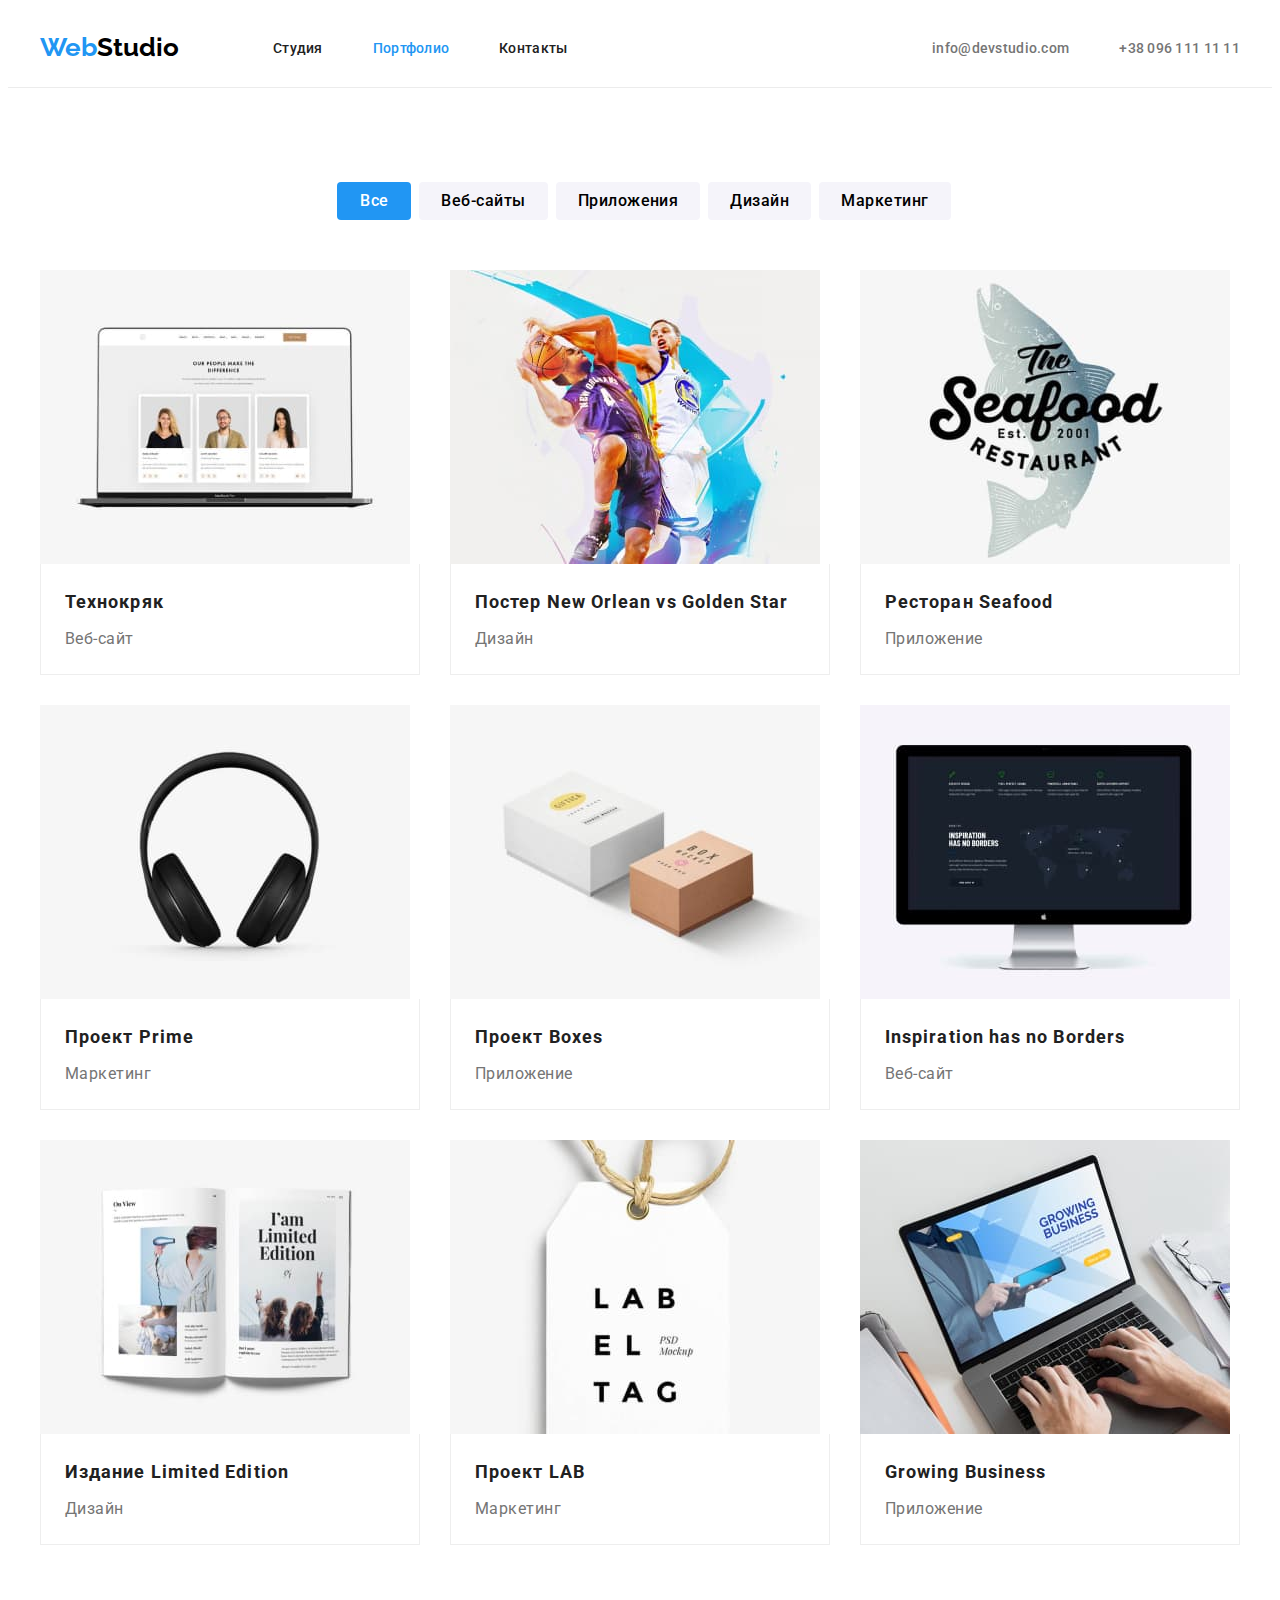
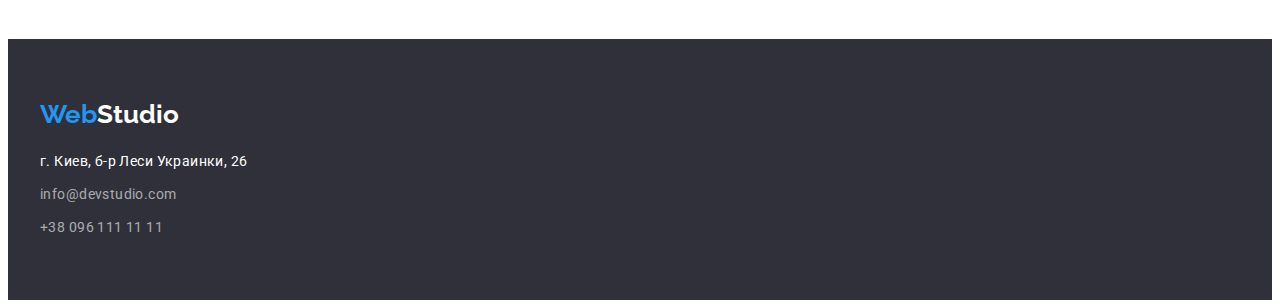
==== portfolio.html @ 84028b75 "first commit" ====
<!DOCTYPE html>
<html lang="ru">
	<head>
		<meta charset="UTF-8" />
		<meta http-equiv="X-UA-Compatible" content="IE=edge" />
		<meta name="viewport" content="width=device-width, initial-scale=1.0" />
		<title lang="en">WebStudio</title>
		<link rel="preconnect" href="https://fonts.googleapis.com" />
		<link rel="preconnect" href="https://fonts.gstatic.com" crossorigin />
		<link
			href="https://fonts.googleapis.com/css2?family=Raleway:wght@700&family=Roboto:wght@400;500;700;900&display=swap"
			rel="stylesheet"
		/>
		<link
			rel="stylesheet"
			href="https://cdnjs.cloudflare.com/ajax/libs/modern-normalize/1.1.0/modern-normalize.min.css"
			integrity="sha512-wpPYUAdjBVSE4KJnH1VR1HeZfpl1ub8YT/NKx4PuQ5NmX2tKuGu6U/JRp5y+Y8XG2tV+wKQpNHVUX03MfMFn9Q=="
			crossorigin="anonymous"
			referrerpolicy="no-referrer"
		/>
		<link rel="stylesheet" href="./css/styles.css" />
	</head>
	<body>
		<header class="page-header">
			<div class="container header-container">
				<nav class="navigation">
					<a class="logo link" href="./index.html" lang="en">
						<span class="logo-font-size logo-accent-color">Web</span>
						<span class="logo-font-size">Studio</span>
					</a>
					<ul class="menu-nav list">
						<li class="menu-nav-item">
							<a class="link" href="./index.html">Студия</a>
						</li>

						<li class="menu-nav-item">
							<a class="link current" href="./portfolio.html">Портфолио</a>
						</li>

						<li class="menu-nav-item">
							<a class="link" href="">Контакты</a>
						</li>
					</ul>
				</nav>

				<ul class="menu-contacts list">
					<li class="menu-contacts-item">
						<a class="link" href="mailto:info@devstudio.com">info@devstudio.com</a>
					</li>

					<li class="menu-contacts-item">
						<a class="link" href="tel:+380961111111">+38 096 111 11 11</a>
					</li>
				</ul>
			</div>
		</header>

		<main>
			<section class="section">
				<div class="container">
					<h1 class="visually-hidden">Портфолио</h1>

					<ul class="list filter-list">
						<li class="filter-list-item">
							<button class="filter-btn button current" type="button">Все</button>
						</li>

						<li class="filter-list-item">
							<button class="filter-btn button" type="button">Веб-сайты</button>
						</li>

						<li class="filter-list-item">
							<button class="filter-btn button" type="button">Приложения</button>
						</li>

						<li class="filter-list-item">
							<button class="filter-btn button" type="button">Дизайн</button>
						</li>

						<li class="filter-list-item">
							<button class="filter-btn button" type="button">Маркетинг</button>
						</li>
					</ul>

					<ul class="list project-list">
						<li class="project-card">
							<a class="link" href="">
								<img
									src="./images/portfolio/portfolio-img-1.jpg"
									alt="Фрагмент страницы веб-сайта"
									width="370"
									height="294"
								/>
								<div class="project-description">
									<h2 class="project-name">Технокряк</h2>
									<p class="project-category">Веб-сайт</p>
								</div>
							</a>
						</li>

						<li class="project-card">
							<a class="link" href="">
								<img
									src="./images/portfolio/portfolio-img-2.jpg"
									alt="Фрагмент дизайна постера"
									width="370"
									height="294"
								/>
								<div class="project-description">
									<h2 class="project-name">Постер New Orlean vs Golden Star</h2>
									<p class="project-category">Дизайн</p>
								</div>
							</a>
						</li>

						<li class="project-card">
							<a class="link" href="">
								<img
									src="./images/portfolio/portfolio-img-3.jpg"
									alt="Фрагмент главной страницы приложения"
									width="370"
									height="294"
								/>
								<div class="project-description">
									<h2 class="project-name">Ресторан Seafood</h2>
									<p class="project-category">Приложение</p>
								</div>
							</a>
						</li>

						<li class="project-card">
							<a class="link" href="">
								<img
									src="./images/portfolio/portfolio-img-4.jpg"
									alt="Фрагмент главной страницы проекта"
									width="370"
									height="294"
								/>
								<div class="project-description">
									<h2 class="project-name">Проект Prime</h2>
									<p class="project-category">Маркетинг</p>
								</div>
							</a>
						</li>

						<li class="project-card">
							<a class="link" href="">
								<img
									src="./images/portfolio/portfolio-img-5.jpg"
									alt="Фрагмент главной страницы приложения"
									width="370"
									height="294"
								/>
								<div class="project-description">
									<h2 class="project-name">Проект Boxes</h2>
									<p class="project-category">Приложение</p>
								</div>
							</a>
						</li>

						<li class="project-card">
							<a class="link" href="">
								<img
									src="./images/portfolio/portfolio-img-6.jpg"
									alt="Фрагмент страницы веб-сайта"
									width="370"
									height="294"
								/>
								<div class="project-description">
									<h2 class="project-name">Inspiration has no Borders</h2>
									<p class="project-category">Веб-сайт</p>
								</div>
							</a>
						</li>

						<li class="project-card">
							<a class="link" href="">
								<img
									src="./images/portfolio/portfolio-img-7.jpg"
									alt="Фрагмент дизайна издания"
									width="370"
									height="294"
								/>
								<div class="project-description">
									<h2 class="project-name">Издание Limited Edition</h2>
									<p class="project-category">Дизайн</p>
								</div>
							</a>
						</li>

						<li class="project-card">
							<a class="link" href="">
								<img
									src="./images/portfolio/portfolio-img-8.jpg"
									alt="Фрагмент главной страницы проекта"
									width="370"
									height="294"
								/>
								<div class="project-description">
									<h2 class="project-name">Проект LAB</h2>
									<p class="project-category">Маркетинг</p>
								</div>
							</a>
						</li>

						<li class="project-card">
							<a class="link" href="">
								<img
									src="./images/portfolio/portfolio-img-9.jpg"
									alt="Фрагмент главной страницы приложения"
									width="370"
									height="294"
								/>
								<div class="project-description">
									<h2 class="project-name">Growing Business</h2>
									<p class="project-category">Приложение</p>
								</div>
							</a>
						</li>
					</ul>
				</div>
			</section>
		</main>

		<footer class="page-footer">
			<div class="container footer-container">
				<a class="logo link" href="./index.html" lang="en">
					<span class="logo-font-size logo-accent-color">Web</span>
					<span class="logo-font-size">Studio</span>
				</a>
				<address>
					<ul class="list contact-list">
						<li class="contact-list-item">
							<a class="link opacity-link" href="https://goo.gl/maps/CGZ676xCDxBF31A58">
								г. Киев, б-р Леси Украинки, 26
							</a>
						</li>

						<li class="contact-list-item">
							<a class="link" href="mailto:info@devstudio.com">info@devstudio.com</a>
						</li>

						<li class="contact-list-item">
							<a class="link" href="tel:+380961111111">+38 096 111 11 11</a>
						</li>
					</ul>
				</address>
			</div>
		</footer>
	</body>
</html>
---- css/styles.css ----
:root {
  --primary-font-family: 'Roboto', sans-serif;
  --main-logo-font-family: 'Raleway', sans-serif;

  --primary-text-color: #212121;
  --secondary-text-color: #757575;  
  --accent-color: #2196F3;
  --btn-color-hover: #188CE8;
  --primary-white-color: #ffffff;
  --primary-bg-color: #2F303A;
  --secondary-bg-color: #F5F4FA;
  --logo-black-color: #000000;
  --primary-border-color: #EEEEEE;
  --secondary-border-color: #ECECEC;
  --opacity-text-color: rgba(255, 255, 255, 0.6);

  --project-card-gap: 30px;
}

/* ----- START - COMMON STYLES ----- */

body {  
  font-family: var(--primary-font-family);
  color: var(--primary-text-color);

  background-color: var(--primary-white-color);
}

h1,
h2,
h3,
h4,
h5,
h6,
p {
  margin-top: 0;
  margin-bottom: 0;
}

ul,
ol {
  margin-top: 0;
  margin-bottom: 0;
  padding-left: 0;
}

img {
  display: block;
  max-width: 100%;
  height: auto;
}

.list {
  list-style: none;  
}

.link {
  text-decoration: none;  
}

.container {
  width: 1200px;
  margin-left: auto;
  margin-right: auto;
  padding-left: 15px;
  padding-right: 15px;
}

.visually-hidden {
  position: absolute;
  width: 1px;
  height: 1px;
  margin: -1px;
  border: 0;
  padding: 0;
  white-space: nowrap;
  clip-path: inset(100%);
  clip: rect(0 0 0 0);
  overflow: hidden;
}

.section {
  padding-top: 94px;
  padding-bottom: 94px;
}

/* ===== END - COMMON STYLES ===== */

/* ----- START - COMPONENTS ----- */

.section-title {
  font-size: 36px;
  line-height: 1.17;
  letter-spacing: 0.03em;
  text-align: center;
}

.button {
  font-family: inherit;
  font-size: 16px;
  cursor: pointer;
}

/* ===== END - COMPONENTS ===== */

/* ----- START - HEADER ----- */

.page-header {
  background-color: var(--primary-white-color);
  border-bottom: 1px solid var(--secondary-border-color);
}

.header-container {
  display: flex;
  justify-content: space-between;
  align-items: center;
}

.navigation {
  display: flex;
  align-items: center;  
}

.logo {
  padding-top: 24px;
  padding-bottom: 24px;
  margin-right: 94px;
  
  font-family: var(--main-logo-font-family);
  font-weight: 700;
  font-size: 0;
  line-height: 1.19;
  letter-spacing: 0.03em;
  color: var(--logo-black-color);      
}

.logo-font-size {    
  font-size: 26px;  
}

.logo-accent-color {
  color: var(--accent-color);
}

.menu-nav {
  display: flex;
  justify-content: space-between;  
}

.menu-nav-item:not(:first-child), 
.menu-contacts-item:not(:first-child) {
  margin-left: 50px;
}

.menu-nav .link,
.menu-contacts .link {
  padding-top: 32px;
  padding-bottom: 32px;

  font-weight: 500;
  font-size: 14px;
  line-height: 1.14;
  letter-spacing: 0.02em;
  color: var(--primary-text-color);
}

.menu-nav .link {
  color: var(--primary-text-color);
}

.menu-contacts {
  display: flex;  
}

.menu-contacts .link {
  color: var(--secondary-text-color);
}

.menu-nav .link.current,
.menu-nav .link:hover, 
.menu-nav .link:focus,
.menu-contacts .link:hover,
.menu-contacts .link:focus {
  color: var(--accent-color);  
}

/* ===== END - HEADER ===== */

/* ----- START - HERO ----- */
.hero {
  padding-top: 200px;
  padding-bottom: 200px;

  text-align: center;

  background-color: var(--primary-bg-color);
}

.hero-title {  
  width: 696px;
  margin: 0 auto;
  
  font-weight: 900;
  font-size: 44px;
  line-height: 1.36;
  letter-spacing: 0.06em;
  color: var(--primary-white-color);
  text-transform: uppercase;  
}

.hero-btn {
  min-width: 200px;  
  padding: 10px 26px;
  margin-top: 30px;

  font-weight: 700;
  line-height: 1.88;
  letter-spacing: 0.06em;
  color: var(--primary-white-color);

  background-color: var(--accent-color);
  border: none;
  border-radius: 4px;
  box-shadow: 0px 4px 4px rgba(0, 0, 0, 0.15);
}

.hero-btn:hover, 
.hero-btn:focus {
  background-color: var(--btn-color-hover);
}

/* ===== END - HERO ===== */

/* ----- START - FEATURES ----- */

.feature-section {
  padding-bottom: 0;
}

.feature-list {
  display: flex;
  justify-content: space-between;  
}

.feature-list-item {
  flex-basis: calc((100% - 90px) / 4);
}

.feature-title {
  font-size: 14px;
  line-height: 1.14;
  letter-spacing: 0.03em;
  text-transform: uppercase;
}

.feature-description {
  margin-top: 10px;

  font-weight: 400;
  font-size: 14px;
  line-height: 1.71;
  letter-spacing: 0.03em;
  color: var(--secondary-text-color);
}

/* ===== END - FEATURES ===== */

/* ----- START - ACTIVITY ----- */

.activity-list {
  display: flex;
  justify-content: space-between;
  margin-top: 50px;
}

/* ===== END - ACTIVITY ===== */

/* ----- START - STAFF ----- */

.staff {
  background-color: var(--secondary-bg-color);
}

.staff-list {
  display: flex;
  flex-wrap: wrap;
  margin-left: -30px;  
  margin-top: 50px;
}

.staff-list-item {
  margin-left: 30px;  
  
  background-color: var(--primary-white-color);
  box-shadow: 0px 1px 3px rgba(0, 0, 0, 0.12),
              0px 1px 1px rgba(0, 0, 0, 0.14),
              0px 2px 1px rgba(0, 0, 0, 0.2);
  border-radius: 0px 0px 4px 4px;  
}

.staff-name,
.staff-position {
  font-size: 16px;
  line-height: 1.19;
  letter-spacing: 0.03em;
  text-transform: capitalize;
  text-align: center;
}

.staff-name {
  margin-top: 30px;

  font-weight: 500;  
}

.staff-position {
  margin-top: 10px;
  margin-bottom: 30px;

  color: var(--secondary-text-color);
}

/* ===== END - STAFF ===== */

/* ----- START - FOOTER ----- */

.page-footer {
  background-color: var(--primary-bg-color);
}

.footer-container {
  padding-top: 60px;
  padding-bottom: 60px;
}

.page-footer .logo {  
  color: var(--primary-white-color);
}

.contact-list {
  margin-top: 20px;
}

.contact-list-item:not(:first-child) {
  margin-top: 9px;
}

.contact-list .link {  
  font-size: 14px;
  line-height: 1.71;
  letter-spacing: 0.03em;
  font-style: normal;  
  color: var(--opacity-text-color);  
}

.contact-list .link:hover, 
.contact-list .link:focus {
  color: var(--accent-color);  
}

.contact-list .opacity-link {
  color: var(--primary-white-color);
}

/* ===== END - FOOTER ===== */

/* ----- START - PORTFOLIO ----- */

.filter-list {
  display: flex;
  justify-content: center;
}

.filter-list-item:not(first-child) {
  margin-left: 8px;
}

.filter-btn {
  min-width: 74px;
  padding: 6px 22px;

  font-weight: 500;
  line-height: 1.63;
  letter-spacing: 0.03em;  

  background-color: var(--secondary-bg-color);
  border: none;
  border-radius: 4px;  
}

.button.current,
.filter-btn:hover, 
.filter-btn:focus {
  color: var(--primary-white-color);
  background-color: var(--accent-color);    
}

.project-list {
  display: flex;
  flex-wrap: wrap;  
  margin-top: calc(-1 * var(--project-card-gap) + 50px);
  margin-left: calc(-1 * var(--project-card-gap));
}

.project-card {
  flex-basis: calc(100% / 3 - var(--project-card-gap));
  margin-top: var(--project-card-gap);
  margin-left: var(--project-card-gap);

  background-color: var(--primary-white-color);
}

.project-description {
  padding: 20px 24px;

  background-color: var(--primary-white-color);
  border: 1px solid var(--primary-border-color);
  border-top: none;
}

.project-name {
  font-size: 18px;
  line-height: 2;
  letter-spacing: 0.06em;
  color: var(--primary-text-color);
}

.project-category {
  margin-top: 4px;

  line-height: 1.88;
  letter-spacing: 0.03em;
  color: var(--secondary-text-color);
}

/* ===== END - PORTFOLIO ===== */
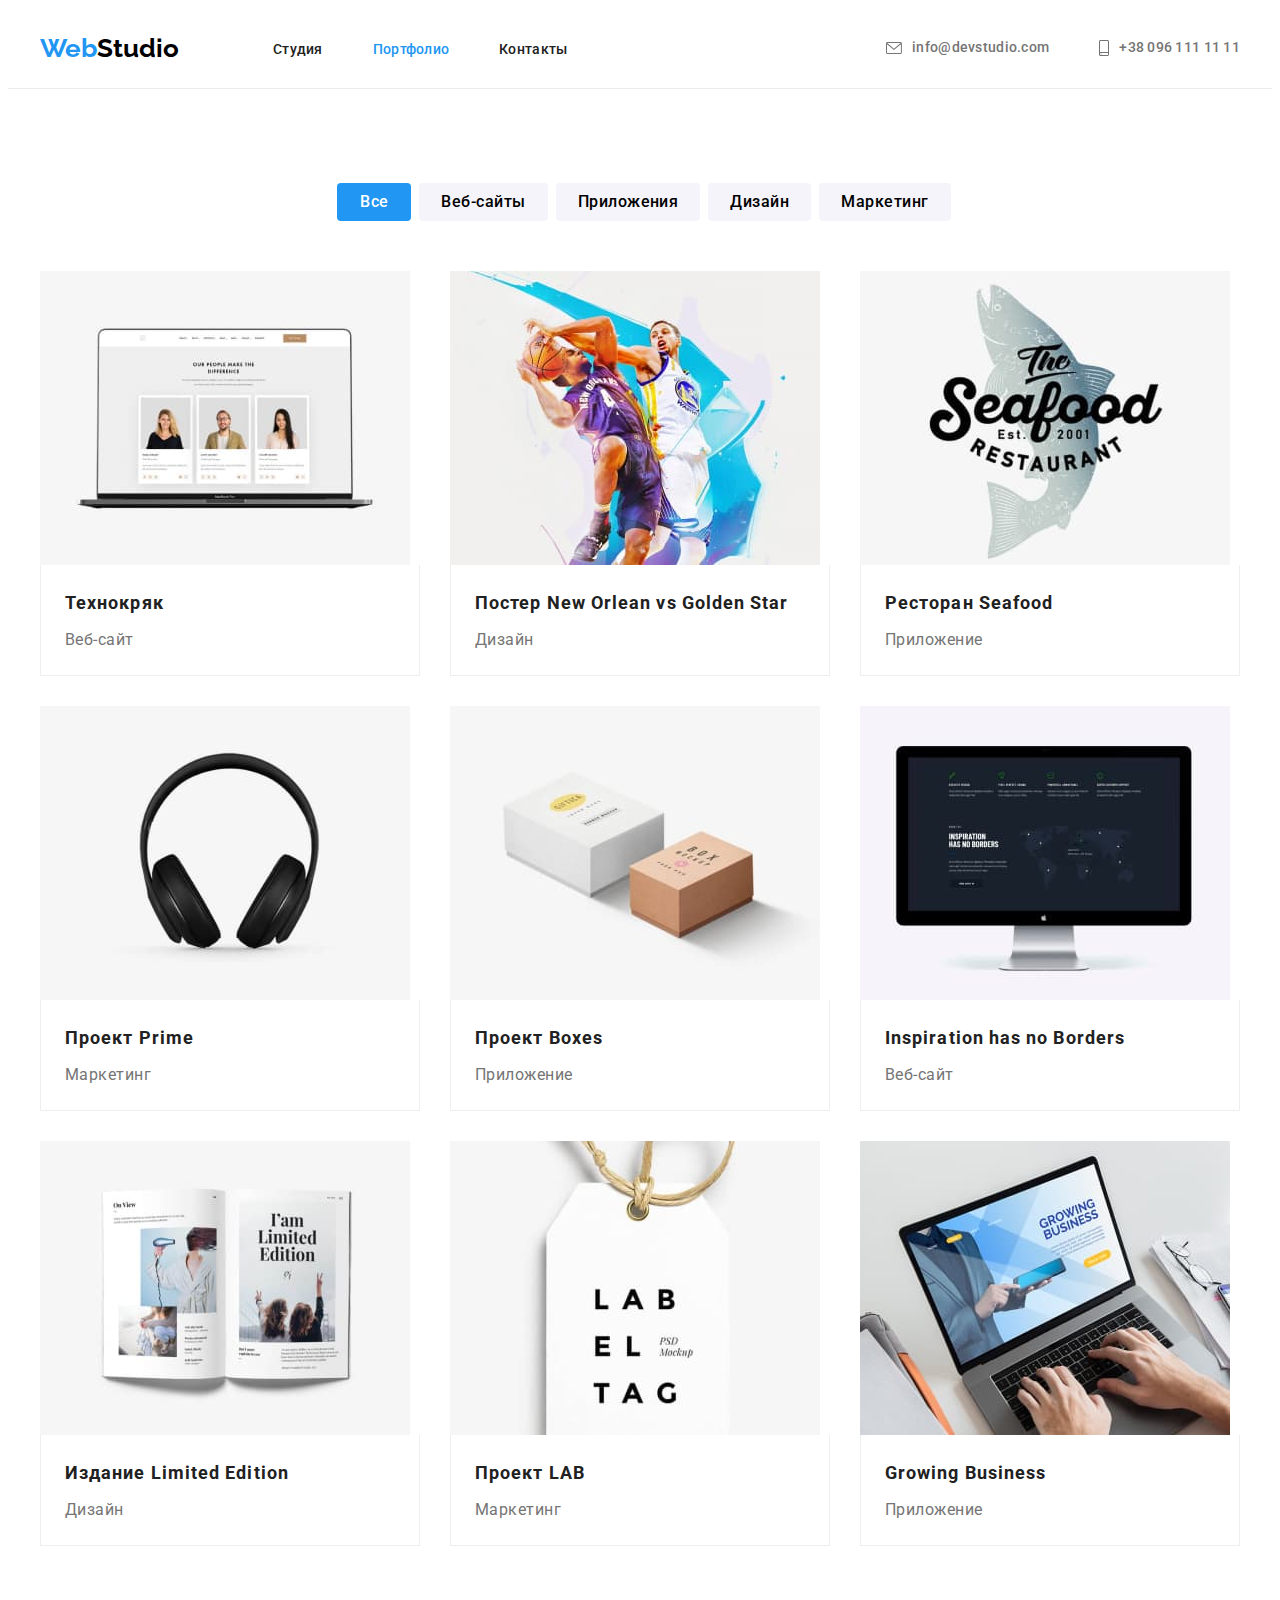
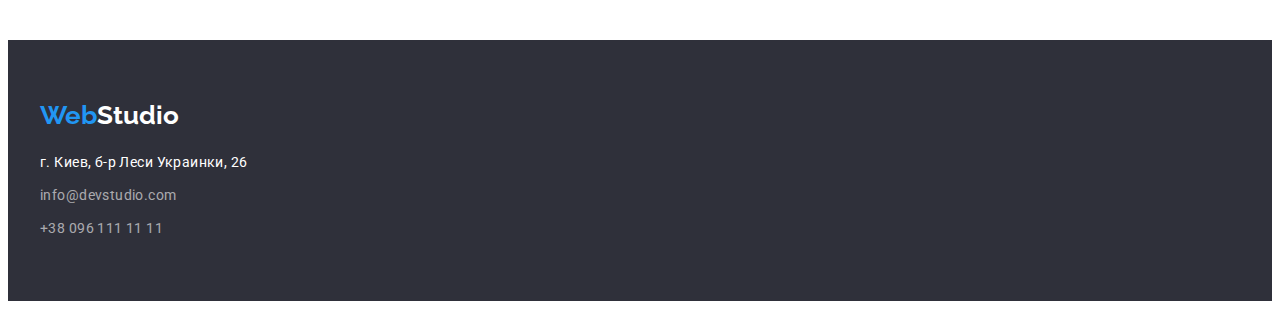
==== commit 6dab3f52: "added svg icons for header, features and staff sections" ====
--- a/portfolio.html
+++ b/portfolio.html
@@ -45,11 +45,21 @@
 
 				<ul class="menu-contacts list">
 					<li class="menu-contacts-item">
-						<a class="link" href="mailto:info@devstudio.com">info@devstudio.com</a>
+						<a class="link" href="mailto:info@devstudio.com">
+							<svg class="menu-contact-icon" width="16" height="12">
+								<use href="./images/sprite.svg#envelope"></use>
+							</svg>
+							info@devstudio.com
+						</a>
 					</li>
 
 					<li class="menu-contacts-item">
-						<a class="link" href="tel:+380961111111">+38 096 111 11 11</a>
+						<a class="link" href="tel:+380961111111">
+							<svg class="menu-contact-icon" width="10" height="16">
+								<use href="./images/sprite.svg#phone"></use>
+							</svg>
+							+38 096 111 11 11
+						</a>
 					</li>
 				</ul>
 			</div>
--- a/css/styles.css
+++ b/css/styles.css
@@ -3,16 +3,18 @@
   --main-logo-font-family: 'Raleway', sans-serif;
 
   --primary-text-color: #212121;
-  --secondary-text-color: #757575;  
+  --secondary-text-color: #757575;
+  --opacity-text-color: rgba(255, 255, 255, 0.6);
   --accent-color: #2196F3;
   --btn-color-hover: #188CE8;
   --primary-white-color: #ffffff;
   --primary-bg-color: #2F303A;
   --secondary-bg-color: #F5F4FA;
+  --fallback-bg-color: #C4C4C4;
   --logo-black-color: #000000;
   --primary-border-color: #EEEEEE;
   --secondary-border-color: #ECECEC;
-  --opacity-text-color: rgba(255, 255, 255, 0.6);
+  --social-icon-color: #AFB1B8;
 
   --project-card-gap: 30px;
 }
@@ -101,6 +103,42 @@
   cursor: pointer;
 }
 
+.social-list {
+  display: flex;
+  justify-content: center;
+}
+
+.social-list-item {
+  margin-top: 16px;
+  margin-bottom: 30px;
+}
+
+.social-list-item:not(:first-child) {
+  margin-left: 10px;
+}
+
+.social-list-link {
+  display: flex;
+  align-items: center;
+  justify-content: center;
+  width: 44px;
+  height: 44px;
+
+  fill: var(--social-icon-color);
+  background-color: var(--primary-white-color);
+  border-radius: 50%;  
+}
+
+.social-list-link:hover,
+.social-list-link:focus {
+  background-color: var(--accent-color);
+}
+
+.social-list-link:hover .social-list-icon,
+.social-list-link:focus .social-list-icon {
+  fill: var(--primary-white-color);
+}
+
 /* ===== END - COMPONENTS ===== */
 
 /* ----- START - HEADER ----- */
@@ -173,7 +211,10 @@
 }
 
 .menu-contacts .link {
-  color: var(--secondary-text-color);
+  display: flex;
+  align-items: center;  
+  
+  color: var(--secondary-text-color);   
 }
 
 .menu-nav .link.current,
@@ -184,16 +225,32 @@
   color: var(--accent-color);  
 }
 
+.menu-contact-icon {
+  margin-right: 10px;
+  fill: currentColor;
+}
+
 /* ===== END - HEADER ===== */
 
 /* ----- START - HERO ----- */
 .hero {
+  max-width: 1600px;
+  min-height: 600px;  
+  margin-left: auto;
+  margin-right: auto;
   padding-top: 200px;
-  padding-bottom: 200px;
+  padding-bottom: 200px;  
 
   text-align: center;
 
-  background-color: var(--primary-bg-color);
+  background-image: linear-gradient(
+      to right,
+      rgba(47, 48, 58, 0.4),
+      rgba(47, 48, 58, 0.4)),
+      url('../images/bg-hero.jpg');
+  background-size: cover;
+  background-repeat: no-repeat;  
+  background-color: var(--fallback-bg-color);  
 }
 
 .hero-title {  
@@ -247,6 +304,8 @@
 }
 
 .feature-title {
+  margin-top: 30px;
+
   font-size: 14px;
   line-height: 1.14;
   letter-spacing: 0.03em;
@@ -261,6 +320,13 @@
   line-height: 1.71;
   letter-spacing: 0.03em;
   color: var(--secondary-text-color);
+}
+
+.feature-icon-box {
+  padding: 25px 100px;
+
+  background-color: var(--secondary-bg-color);
+  border-radius: 4px;
 }
 
 /* ===== END - FEATURES ===== */
@@ -309,14 +375,11 @@
 
 .staff-name {
   margin-top: 30px;
-
   font-weight: 500;  
 }
 
 .staff-position {
-  margin-top: 10px;
-  margin-bottom: 30px;
-
+  margin-top: 10px;  
   color: var(--secondary-text-color);
 }
 
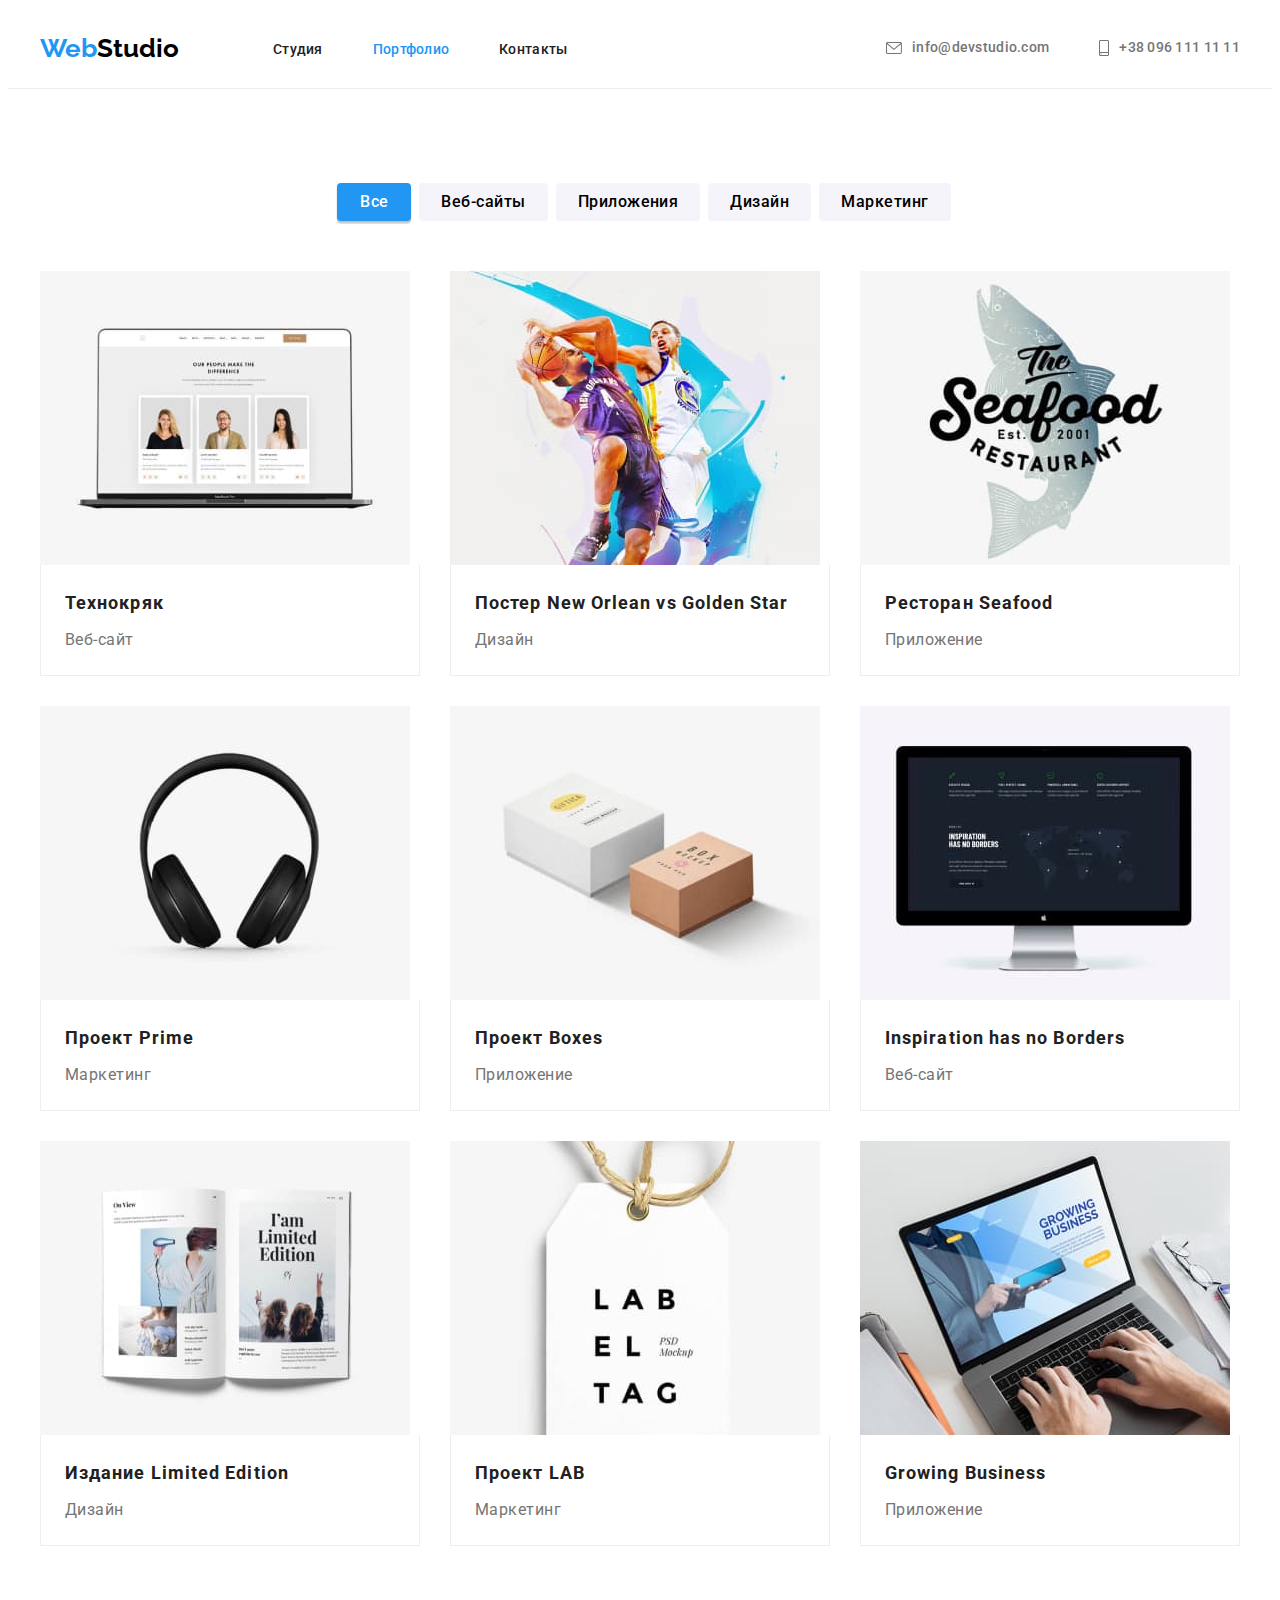
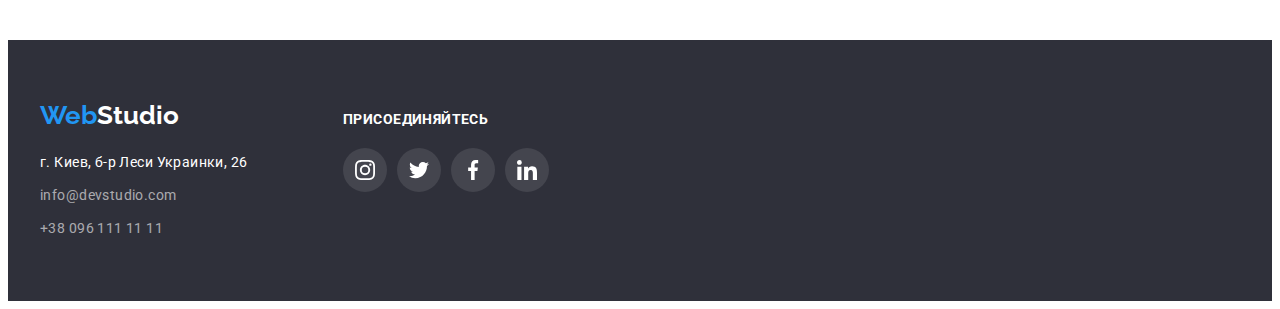
==== commit 57b5a73b: "finished hw #4" ====
--- a/portfolio.html
+++ b/portfolio.html
@@ -94,7 +94,7 @@
 
 					<ul class="list project-list">
 						<li class="project-card">
-							<a class="link" href="">
+							<a class="project-link link" href="">
 								<img
 									src="./images/portfolio/portfolio-img-1.jpg"
 									alt="Фрагмент страницы веб-сайта"
@@ -109,7 +109,7 @@
 						</li>
 
 						<li class="project-card">
-							<a class="link" href="">
+							<a class="project-link link" href="">
 								<img
 									src="./images/portfolio/portfolio-img-2.jpg"
 									alt="Фрагмент дизайна постера"
@@ -124,7 +124,7 @@
 						</li>
 
 						<li class="project-card">
-							<a class="link" href="">
+							<a class="project-link link" href="">
 								<img
 									src="./images/portfolio/portfolio-img-3.jpg"
 									alt="Фрагмент главной страницы приложения"
@@ -139,7 +139,7 @@
 						</li>
 
 						<li class="project-card">
-							<a class="link" href="">
+							<a class="project-link link" href="">
 								<img
 									src="./images/portfolio/portfolio-img-4.jpg"
 									alt="Фрагмент главной страницы проекта"
@@ -154,7 +154,7 @@
 						</li>
 
 						<li class="project-card">
-							<a class="link" href="">
+							<a class="project-link link" href="">
 								<img
 									src="./images/portfolio/portfolio-img-5.jpg"
 									alt="Фрагмент главной страницы приложения"
@@ -169,7 +169,7 @@
 						</li>
 
 						<li class="project-card">
-							<a class="link" href="">
+							<a class="project-link link" href="">
 								<img
 									src="./images/portfolio/portfolio-img-6.jpg"
 									alt="Фрагмент страницы веб-сайта"
@@ -184,7 +184,7 @@
 						</li>
 
 						<li class="project-card">
-							<a class="link" href="">
+							<a class="project-link link" href="">
 								<img
 									src="./images/portfolio/portfolio-img-7.jpg"
 									alt="Фрагмент дизайна издания"
@@ -199,7 +199,7 @@
 						</li>
 
 						<li class="project-card">
-							<a class="link" href="">
+							<a class="project-link link" href="">
 								<img
 									src="./images/portfolio/portfolio-img-8.jpg"
 									alt="Фрагмент главной страницы проекта"
@@ -214,7 +214,7 @@
 						</li>
 
 						<li class="project-card">
-							<a class="link" href="">
+							<a class="project-link link" href="">
 								<img
 									src="./images/portfolio/portfolio-img-9.jpg"
 									alt="Фрагмент главной страницы приложения"
@@ -234,27 +234,80 @@
 
 		<footer class="page-footer">
 			<div class="container footer-container">
-				<a class="logo link" href="./index.html" lang="en">
-					<span class="logo-font-size logo-accent-color">Web</span>
-					<span class="logo-font-size">Studio</span>
-				</a>
-				<address>
-					<ul class="list contact-list">
-						<li class="contact-list-item">
-							<a class="link opacity-link" href="https://goo.gl/maps/CGZ676xCDxBF31A58">
-								г. Киев, б-р Леси Украинки, 26
-							</a>
-						</li>
-
-						<li class="contact-list-item">
-							<a class="link" href="mailto:info@devstudio.com">info@devstudio.com</a>
-						</li>
-
-						<li class="contact-list-item">
-							<a class="link" href="tel:+380961111111">+38 096 111 11 11</a>
+				<div class="footer-address-box">
+					<a class="logo link" href="./index.html" lang="en">
+						<span class="logo-font-size logo-accent-color">Web</span>
+						<span class="logo-font-size">Studio</span>
+					</a>
+					<address>
+						<ul class="list contact-list">
+							<li class="contact-list-item">
+								<a class="link opacity-link" href="https://goo.gl/maps/CGZ676xCDxBF31A58">
+									г. Киев, б-р Леси Украинки, 26
+								</a>
+							</li>
+
+							<li class="contact-list-item">
+								<a class="link" href="mailto:info@devstudio.com">info@devstudio.com</a>
+							</li>
+
+							<li class="contact-list-item">
+								<a class="link" href="tel:+380961111111">+38 096 111 11 11</a>
+							</li>
+						</ul>
+					</address>
+				</div>
+				<div class="footer-social-box">
+					<p class="footer-social-call">присоединяйтесь</p>
+					<ul class="footer-list list">
+						<li class="footer-list-item">
+							<a
+								class="footer-list-link link"
+								href="https://www.instagram.com/"
+								target="_blank"
+								rel="noreferrer noopener"
+							>
+								<svg class="footer-list-icon" width="20" height="20">
+									<use href="./images/sprite.svg#instagram"></use>
+								</svg>
+							</a>
+						</li>
+
+						<li class="footer-list-item">
+							<a class="footer-list-link link" href="https://twitter.com" target="_blank" rel="noreferrer noopener">
+								<svg class="footer-list-icon" width="20" height="20">
+									<use href="./images/sprite.svg#twitter"></use>
+								</svg>
+							</a>
+						</li>
+
+						<li class="footer-list-item">
+							<a
+								class="footer-list-link link"
+								href="https://www.facebook.com/"
+								target="_blank"
+								rel="noreferrer noopener"
+							>
+								<svg class="footer-list-icon" width="20" height="20">
+									<use href="./images/sprite.svg#facebook"></use>
+								</svg>
+							</a>
+						</li>
+
+						<li class="footer-list-item">
+							<a
+								class="footer-list-link link"
+								href="https://www.linkedin.com/"
+								target="_blank"
+								rel="noreferrer noopener"
+							>
+								<svg class="footer-list-icon" width="20" height="20">
+									<use href="./images/sprite.svg#linkedin"></use>
+								</svg>
+							</a>
 						</li>
 					</ul>
-				</address>
+				</div>
 			</div>
 		</footer>
 	</body>
--- a/css/styles.css
+++ b/css/styles.css
@@ -14,7 +14,8 @@
   --logo-black-color: #000000;
   --primary-border-color: #EEEEEE;
   --secondary-border-color: #ECECEC;
-  --social-icon-color: #AFB1B8;
+  --primary-icon-color: #AFB1B8;
+  --bg-icon-color: rgba(255, 255, 255, 0.1);
 
   --project-card-gap: 30px;
 }
@@ -109,6 +110,8 @@
 }
 
 .social-list-item {
+  width: 44px;
+  height: 44px;
   margin-top: 16px;
   margin-bottom: 30px;
 }
@@ -121,10 +124,10 @@
   display: flex;
   align-items: center;
   justify-content: center;
-  width: 44px;
-  height: 44px;
-
-  fill: var(--social-icon-color);
+  width: 100%;
+  height: 100%;
+
+  fill: var(--primary-icon-color);
   background-color: var(--primary-white-color);
   border-radius: 50%;  
 }
@@ -385,6 +388,54 @@
 
 /* ===== END - STAFF ===== */
 
+/* ----- START - CLIENTS ----- */
+
+.client-list {
+  display: flex;
+  justify-content: center;  
+} 
+
+.client-list-item {
+  width: 170px;
+  height: 92px;
+  margin-top: 50px;
+}
+
+.client-list-item:not(:first-child) {
+  margin-left: 30px;
+}
+
+.client-list-link {
+  display: flex;
+  align-items: center;
+  justify-content: center;
+  width: 100%;
+  height: 100%;  
+
+  color: var(--primary-icon-color);
+
+  background-color: var(--primary-white-color);
+  border: 1px solid var(--primary-icon-color);
+  border-radius: 4px;  
+}
+
+.client-list-icon {
+  fill: currentColor;
+}
+
+.client-list-link:hover,
+.client-list-link:focus {
+  color: var(--accent-color);
+  border-color: var(--accent-color);
+}
+
+.client-list-link:hover .client-list-icon,
+.client-list-link:focus .client-list-icon {
+  fill: currentColor;
+}
+
+/* ===== END - CLIENTS ===== */
+
 /* ----- START - FOOTER ----- */
 
 .page-footer {
@@ -392,6 +443,7 @@
 }
 
 .footer-container {
+  display: flex;
   padding-top: 60px;
   padding-bottom: 60px;
 }
@@ -423,6 +475,51 @@
 
 .contact-list .opacity-link {
   color: var(--primary-white-color);
+}
+
+.footer-social-box {
+  margin-top: 12px;
+  margin-left: 70px;  
+}
+
+.footer-social-call {
+  font-size: 14px;
+  font-weight: 700;
+  line-height: 1.14;
+  letter-spacing: 0.03em;
+  text-transform: uppercase;
+  color: var(--primary-white-color);
+}
+
+.footer-list {
+  display: flex;  
+}
+
+.footer-list-item {
+  width: 44px;
+  height: 44px;
+  margin-top: 20px;  
+}
+
+.footer-list-item:not(:first-child) {
+  margin-left: 10px;
+}
+
+.footer-list-link {
+  display: flex;
+  align-items: center;
+  justify-content: center;
+  width: 100%;
+  height: 100%;
+
+  fill: var(--primary-white-color);
+  background-color: var(--bg-icon-color);
+  border-radius: 50%;
+}
+
+.footer-list-link:hover,
+.footer-list-link:focus {
+  background-color: var(--accent-color);
 }
 
 /* ===== END - FOOTER ===== */
@@ -455,7 +552,10 @@
 .filter-btn:hover, 
 .filter-btn:focus {
   color: var(--primary-white-color);
-  background-color: var(--accent-color);    
+  background-color: var(--accent-color);
+  box-shadow: 0px 3px 1px rgba(0, 0, 0, 0.1),
+              0px 1px 2px rgba(0, 0, 0, 0.08),
+              0px 2px 2px rgba(0, 0, 0, 0.12);
 }
 
 .project-list {
@@ -471,6 +571,14 @@
   margin-left: var(--project-card-gap);
 
   background-color: var(--primary-white-color);
+}
+
+.project-link:hover,
+.project-link:focus {
+  display: block;
+  box-shadow: 0px 1px 1px rgba(0, 0, 0, 0.12),
+              0px 4px 4px rgba(0, 0, 0, 0.06),
+              1px 4px 6px rgba(0, 0, 0, 0.16);
 }
 
 .project-description {
